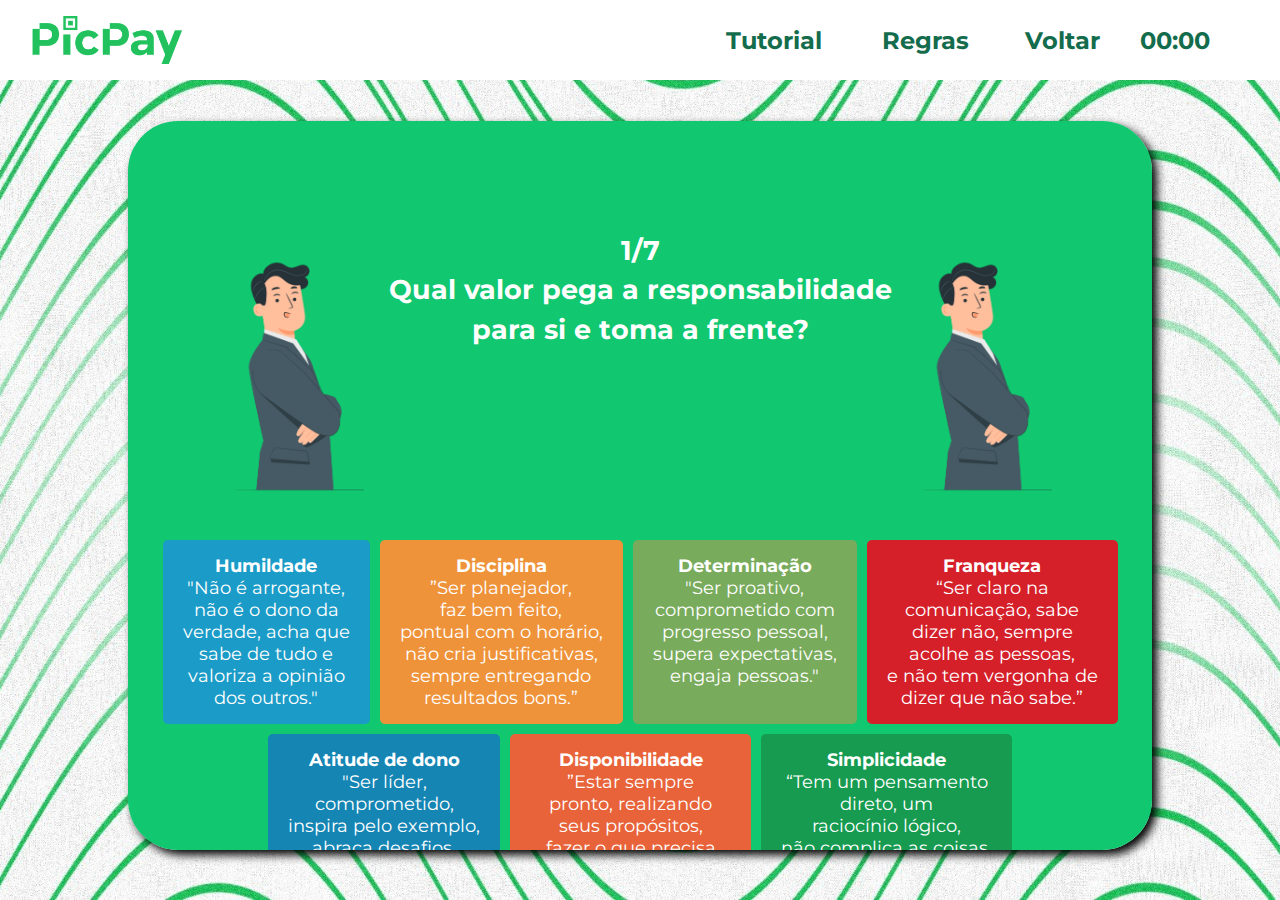
==== game/pergunta1.html @ 56473609 "Mensagem do commit" ====
<!DOCTYPE html>
<html lang="en">
<head>
    <meta charset="UTF-8">
    <meta name="viewport" content="width=device-width, initial-scale=1.0">
    <title>Pergunta 1</title>
    <link rel="stylesheet" href="game.css">
    <script src="../script/script.js" defer></script>
    <script src="../script/post.js"></script>
    <link rel="icon" href="../assets/images.png" type="image/x-icon">
    <link rel="preconnect" href="https://fonts.googleapis.com">
    <link rel="preconnect" href="https://fonts.gstatic.com" crossorigin>
    <link href="https://fonts.googleapis.com/css2?family=Montserrat:ital,wght@0,100..900;1,100..900&display=swap" rel="stylesheet">
</head>
<body>
    <div class="navbar">
        <img src="../assets/picpaylogo.webp" alt="">
        <div>
            <button onclick="aparecerTutorial()" ondblclick="desaparecerTutorial()">Tutorial</button>
            <button onclick="aparecerRegra()" ondblclick="desaparecerRegra()">Regras</a>
            <button onclick="restartGame()">Voltar</button>
            <input type="text" class="cronometro" value="00:00" readonly/>
        </div>
    </div>
    <div class="caixa">
        <div class="pergunta" id="filtro">
            <div class="nsei">
                <img src="../assets/Atitude_de_Dono.png" alt="">
                <div class="questao">
                    <p>1/7</p>
                    <p>Qual valor pega a responsabilidade</p>
                    <p>para si e toma a frente?</p>
                </div>
                <img src="../assets/Atitude_de_Dono.png" alt="">
            </div>
            <div class="alternativa"  >                
                    <button class="humildade" onclick="aparecerErro()">
                        <div>
                            <strong>Humildade</strong>
                            <br>
                            "Não é arrogante, <br>
                            não é o dono da <br>
                            verdade, acha que <br>
                            sabe de tudo e <br>
                            valoriza a opinião <br>
                            dos outros."
                        </div>
                    </button>
                    <button class="disciplina" onclick="aparecerErro()">
                        <div>
                            <strong>Disciplina</strong>
                            <br>
                            ”Ser planejador, <br>
                            faz bem feito, <br>
                            pontual com o horário, <br>
                            não cria justificativas, <br>
                            sempre entregando <br>
                            resultados bons.”
                        </div>
                    </button>
                    <button class="determinacao" onclick="aparecerErro()">
                        <div>
                            <strong>Determinação</strong>
                            <br>
                            "Ser proativo, <br>
                            comprometido com <br>
                            progresso pessoal,<br>
                            supera expectativas, <br>
                            engaja pessoas."
                        </div>
                    </button>
                    <button class="franqueza" onclick="aparecerErro()">
                        <div>
                            <strong>Franqueza</strong>
                            <br>
                            “Ser claro na <br>
                            comunicação, sabe <br>
                            dizer não, sempre<br>
                            acolhe as pessoas, <br>
                            e não tem vergonha de <br>
                            dizer que não sabe.”
                        </div>
                    </button>
                    <button class="atitude" onclick="doPoint(), window.location.href='pergunta2.html', localStorage.setItem('pontos', 10)">
                        <div class="atitude-text">
                            <strong>Atitude de dono</strong>
                            <br>
                            "Ser líder, <br>
                            comprometido, <br>
                            inspira pelo exemplo, <br>
                            abraça desafios, <br>
                            busca a excelência."
                        </div>
                    </button>
                    </a>
                    <button class="disponibilidade" onclick="aparecerErro()">
                        <div>
                            <strong>Disponibilidade</strong>
                            <br>
                            ”Estar sempre <br>
                            pronto, realizando <br>
                            seus propósitos, <br>
                            fazer o que precisa <br>
                            ser feito, fazer<br>
                            escolhas conscientes.”
                        </div>
                    </button>
                    <button class="simplicidade" onclick="aparecerErro()">
                        <div>
                            <strong>Simplicidade</strong>
                            <br>
                            “Tem um pensamento <br>
                            direto, um <br>
                            raciocínio lógico, <br>
                            não complica as coisas, <br>
                            sendo objetivo <br>
                            e mão na massa.”
                        </div>
                    </button>
            </div>
        </div>
        <div class="regra" id="desaparece">
            <br><br>
            <h1>Regras</h1>
            <p>As regras do jogo são as seguintes:</p>
            <p>1ª O quiz tem que ser feito de forma individual</p>
            <p>2ª Somente uma alternativa é a correta</p>
            <p>3ª Respostas corretas recebem pontos</p>
            <p>4ª Você só tem 10 minutos</p>

            <button onclick="desaparecerRegra()">Continuar</button>
        </div>
        <div class="tutorial" id="desaparece2">
            <br><br>
            <h1>Tutorial</h1>
            <p>Este é o tutorial para ensinar a jogar!</p>
            <p>Para começar clique no botão "Começar o jogo"</p>
            <img src="../assets/button-start.jpg" class="image">
            <br>
            <p>Depois disso leia as regras para entender o jogo</p>
            <p>Agora com as regras lidas, clique no botão continuar</p>
            <br>
            <img src="../assets/button-rules.png" class="image">
            <br>
            <p>Se inicia um cronômetro de 10 minutos</p>
            <img src="../assets/timer.png" class="image">
            <br>
            <p>Você tem que responder todas as perguntas</p>
            <p>da forma certa, antes que o tempo acabe!</p>
            <img src="../assets/howtoplay.png" class="image">
            <p>Boa Sorte!</p>
            <br>
            <button onclick="desaparecerTutorial()">Continuar</button>
            <br><br>
        </div>
        <div class="erro" id="erro">
            <h1>ERROU!</h1>
            <img src="../assets/errou.png" class="image">
            <p>A alternativa correta era: <strong>Atitude de dono</strong></p>
            <p>
                <strong>Atitude de Dono pode ser aplicado no dia a dia da seguinte forma: <br></strong>
                Ser comprometido com os resultados no trabalho, sempre buscando se superar e ser o melhor naquilo que faz;<br>
                Cuidar do ambiente da PicPay, deixando organizado, limpo e preservado o local, cuidando também dos recursos 
                que a empresa disponibiliza como notebook, teclados, mouses e etc;<br>
                Liderar pelo exemplo e conscientizar-se que tudo o que você faz impacta a equipe, sabendo 
                que suas ações, atitudes e comportamentos podem influenciar positiva ou negativamente as 
                pessoas.
            </p>
            <br>
            <button onclick="desaparecerErro(), window.location.href='pergunta2.html'">Continuar</button>
            <br>
        </div> 
        
        <div class="timeoutMessage" id="timeoutMessage">
            <h1>ACABOU O TEMPO!</h1>
            <img src="../assets/errou.png" class="image">
            <p>O tempo do jogo acabou!</p>
            <p>Na próxima vez responda mais rápido as perguntas :/</p>
            <br>
            <button id="reset" onclick="temporizador(600), restartGame()">Reiniciar jogo</button>
            <br>
        </div>
    </div>
</body>
</html>
---- game/game.css ----
*{
    margin: 0px;
    padding: 0px;
    font-family: "Montserrat", sans-serif;
    user-select: none;
}

.nsei{
    padding-top: 10vh;
}

body{
    background-image: url(../assets/background2.jpg);
    background-size: cover;
    background-position: center;
    background-repeat: no-repeat;
    background-attachment: fixed;
}

p{
    color: #ffff;
    font-size: 2.08vw;
    font-weight: bold;
}

h1{
    width: 17vw;
}

/* Caixa */
.caixa{
    display: flex;
    justify-content: center;
    align-items: center; 
    height: 90vh; 
    position: relative;
}

.pergunta {
    display: flex;
    flex-direction: column;
    align-items: center;
    width: 80vw;
    height: 90%;
    gap: 20px; 
    padding: 20px;
    margin: 0 auto; 
    box-sizing: border-box;
    filter: blur(10px);
    background-color: #11C76F;
    box-shadow: 5px 5px 10px;
    border-radius: 50px;
    overflow: hidden; 
    box-sizing: border-box;
    overflow-y: auto;
    overflow-x: hidden;
}

.questao {
    flex: 1;
    text-align: center;
    font-size: 1rem; 
    line-height: 1.5;
}

.pergunta h1{
    color: white;
}

/* Alternativa */
.alternativa {
    display: flex;
    flex-wrap: wrap;
    gap: 10px;
    justify-content: center;
    width: 100%; 
    box-sizing: border-box; 
}


.alternativa button{
    color: #FFFF;
}

.alternativa button:hover{
    background-color: #FFFF;
}

/* Button */
button{
    padding: clamp(8px, 2vw, 15px) clamp(10px, 2vw, 20px);
    border: none;
    cursor: pointer;
    font-size: 3vh;
    background-color: #11C76F;;
    border-radius: 5px;
    color: #FFFF;
    font-weight: bold;
}

button:hover{
    background-color: #D0D0D0;
    color: #238662;
}


/* regra*/
.regra{
    display: flex;
    align-items: center;
    flex-direction: column;
    border-radius: 50px;
    width: 40%;
    height: 70vh;
    background-color: #FFFF;
    box-shadow: 5px 5px 10px;
    position: absolute;
}

.regra p{
    color: #136C4C;
    font-size: 2.5vh;
    padding: 2vh;
}

/* tutorial */
.tutorial{
    display: flex;
    align-items: center;
    flex-direction: column;
    border-radius: 50px;
    width: 50%;
    height: 70vh;
    background-color: #FFFF;
    box-shadow: 5px 5px 10px;
    position: absolute;
    overflow-y: scroll; 
    overflow-x: hidden;
}

.tutorial p{
    color: #136C4C;
    font-size: 2.5vh;
    font-weight: normal;
    padding: 1vh;
}

.image{
    width: 40vh;
    height: 40vh;
}

/* Erro */
.erro{
    display: flex;
    align-items: center;
    flex-direction: column;
    text-align: center;
    border-radius: 50px;
    width: 60vw;
    height: 40vw;
    background-color: #FFFF;
    box-shadow: 5px 5px 10px;
    position: absolute;
    overflow-y: scroll;
    overflow-x: hidden; 
}

.erro p{
    color: #136C4C;
    font-size: 2.5vh;
    padding: 2vh;
    font-weight: normal;
}

/* Tempo */
.timeoutMessage{
    display: flex;
    align-items: center;
    flex-direction: column;
    border-radius: 50px;
    width: 60%;
    height: 70vh;
    background-color: #FFFF;
    box-shadow: 5px 5px 10px;
    position: absolute;
    overflow-y: scroll; 
    overflow-x: hidden; 
}

.timeoutMessage p{
    color: #136C4C;
    font-size: 2.5vh;
    padding: 2vh;
    font-weight: normal;
}

/* Valores */
.humildade{
    background-color: #1B9BC7;
    color: #FFFF;
    font-size: 2vh;
    font-weight: normal;
    display: flex;
    justify-content: center;
}

.atitude{
    background-color: #1585B4;
    color: #FFFF;
    font-size: 2vh;
    font-weight: normal;
    display: flex;
    justify-content: center;
}

.simplicidade{
    background-color: #169B50;
    color: #FFFF;
    font-size: 2vh;
    font-weight: normal;
    display: flex;
    justify-content: center;
}

.disponibilidade{
    background-color: #E86339;
    color: #FFFF;
    font-size: 2vh;
    font-weight: normal;
    display: flex;
    justify-content: center;
}

.franqueza{
    background-color: #D5202A;
    color: #FFFF;
    font-size: 2vh;
    font-weight: normal;
    display: flex;
    justify-content: center;
}

.disciplina{
    background-color: #EF933B;
    color: #FFFF;
    font-size: 2vh;
    font-weight: normal;
    display: flex;
    justify-content: center;
}

.determinacao{
    background-color: #79AB5C;
    color: #FFFF;
    font-size: 2vh;
    font-weight: normal;
    display: flex;
    justify-content: center;
}



.pergunta img{
    margin: 25px;
    width: 15vh;
}

.nsei{
    display: flex;
    justify-items: center;
}

/* Navbar */
.navbar {
    background-color: #FFFF;
    height: 5rem;
    display: flex;
    align-items: center;
    justify-content: space-between;
    padding: 0 2rem; 
    box-sizing: border-box;
    overflow: hidden;
}

.navbar img {
    height: 3rem;
    max-width: 100%; 
}

.navbar button {
    border: none;
    cursor: pointer;
    background: none;
    font-size: 1.5rem;
    font-weight: bolder;
    color: #136C4C;
    text-decoration: none;
    margin: 0 0.5rem; 
    white-space: nowrap;
}

.navbar button:hover {
    background-color: #D0D0D0;
    color: #238662;
}

button #timer:hover{
    color: #136C4C;
    background-color: #FFFf;
}

input{
    border: none;
    background: none;
    font-size: 1.5rem;
    font-weight: bolder;
    color: #136C4C;
    text-decoration: none;
    margin: 0 0.5rem; 
    white-space: nowrap;
    width: 100px;
}
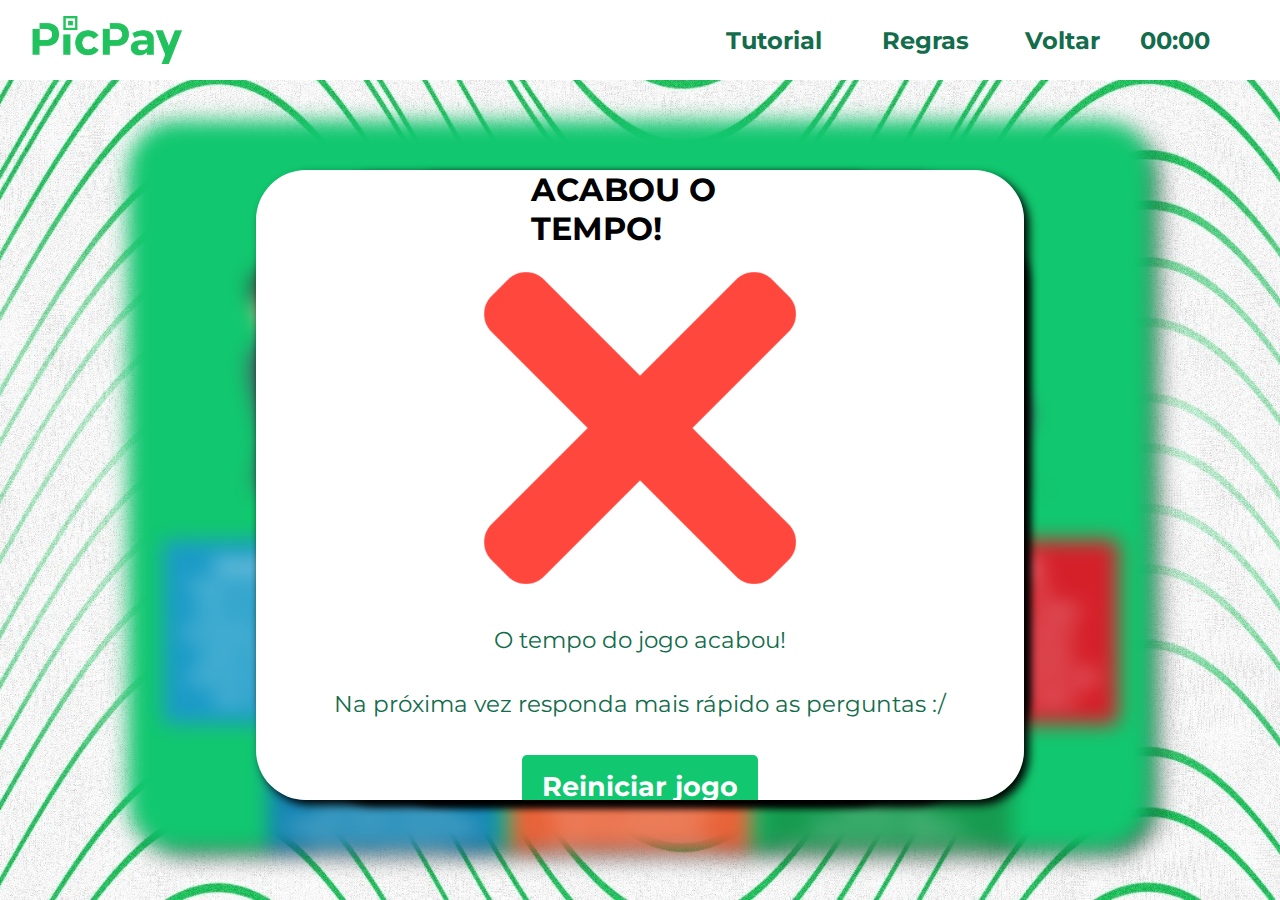
==== commit 283a1221: "arrumando o primeiro link" ====
--- a/game/pergunta1.html
+++ b/game/pergunta1.html
@@ -5,7 +5,7 @@
     <meta name="viewport" content="width=device-width, initial-scale=1.0">
     <title>Pergunta 1</title>
     <link rel="stylesheet" href="game.css">
-    <script src="../script/script.js" defer></script>
+    <script src="https://site-ggqf.onrender.com/script/script.js" defer></script>
     <script src="../script/post.js"></script>
     <link rel="icon" href="../assets/images.png" type="image/x-icon">
     <link rel="preconnect" href="https://fonts.googleapis.com">
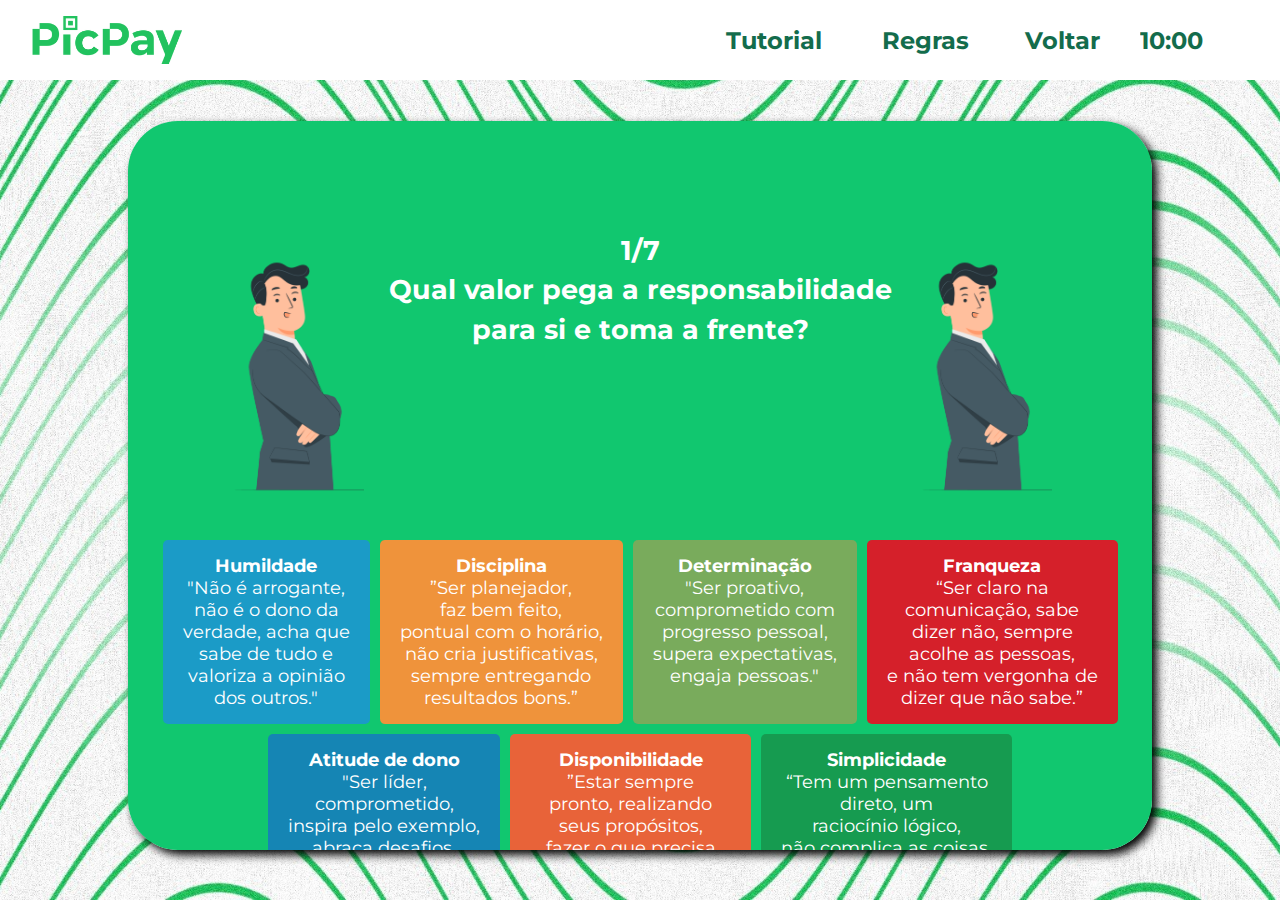
==== commit 59f3860a: "arrumando os endpoints" ====
--- a/game/pergunta1.html
+++ b/game/pergunta1.html
@@ -5,7 +5,7 @@
     <meta name="viewport" content="width=device-width, initial-scale=1.0">
     <title>Pergunta 1</title>
     <link rel="stylesheet" href="game.css">
-    <script src="https://site-ggqf.onrender.com/script/script.js" defer></script>
+    <script src="../script/script.js" defer></script>
     <script src="../script/post.js"></script>
     <link rel="icon" href="../assets/images.png" type="image/x-icon">
     <link rel="preconnect" href="https://fonts.googleapis.com">
